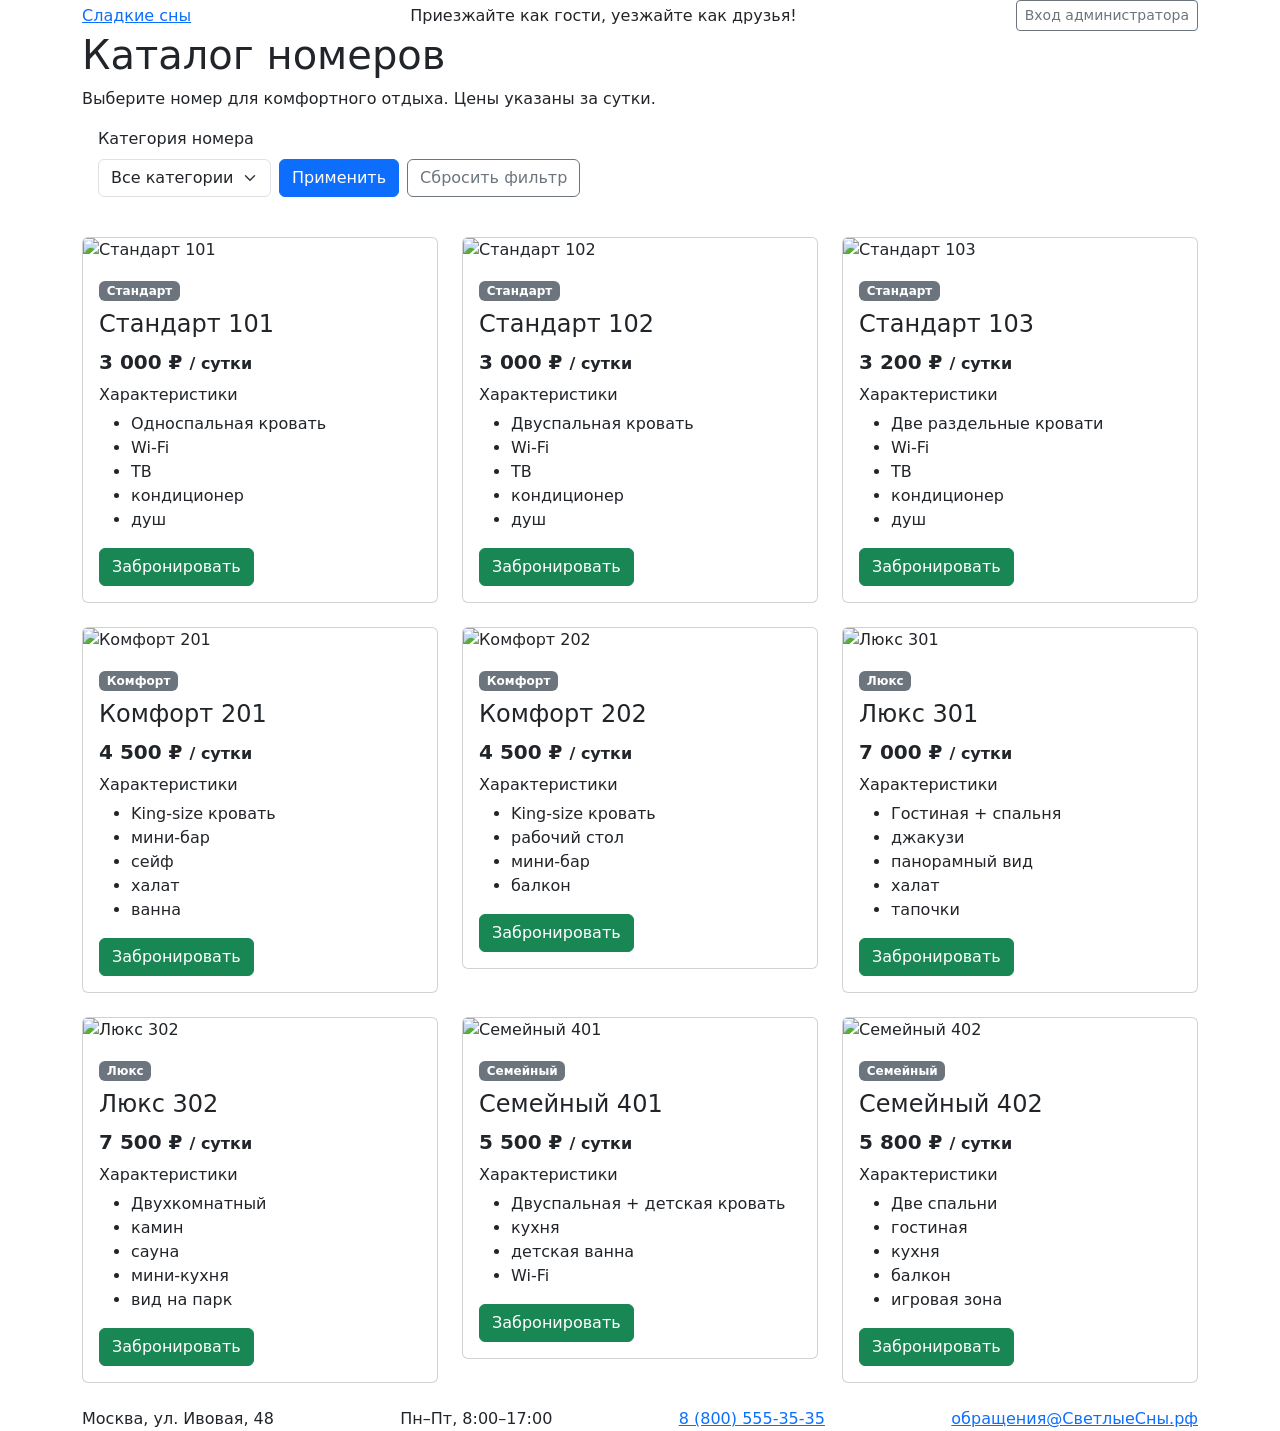
==== index.html @ 0ebd1a93 "Create index.html" ====
<!doctype html>
<html lang="ru">
<head>
<meta charset="utf-8">
<meta name="viewport" content="width=device-width,initial-scale=1">
<title>Сладкие сны — каталог номеров</title>
<link rel="stylesheet" href="https://cdn.jsdelivr.net/npm/bootstrap@5.3.2/dist/css/bootstrap.min.css">
<link rel="stylesheet" href="css/site.css">
</head>
<body class="container">
<header class="site-header d-flex flex-wrap align-items-center justify-content-between gap-2">
  <a class="brand" href="index.html">Сладкие сны</a>
  <span class="muted">Приезжайте как гости, уезжайте как друзья!</span>
  <nav><a class="btn btn-outline-secondary btn-sm" href="login.html">Вход администратора</a></nav>
</header>

<section class="hero">
  <h1>Каталог номеров</h1>
  <p class="mb-0">Выберите номер для комфортного отдыха. Цены указаны за сутки.</p>
</section>

<form class="panel p-3 mb-4 d-flex flex-wrap align-items-end gap-2" id="filterForm">
  <div>
    <label class="form-label" for="category">Категория номера</label>
    <select class="form-select" id="category" name="category">
      <option value="0">Все категории</option>
      <option value="1">Стандарт</option>
      <option value="2">Комфорт</option>
      <option value="3">Люкс</option>
      <option value="4">Семейный</option>
    </select>
  </div>
  <button class="btn btn-primary" type="submit">Применить</button>
  <a class="btn btn-outline-secondary" href="index.html">Сбросить фильтр</a>
</form>

<div class="row g-4" id="roomsGrid"></div>

<footer class="d-flex flex-wrap justify-content-between gap-3 mt-4">
  <span>Москва, ул. Ивовая, 48</span>
  <span>Пн–Пт, 8:00–17:00</span>
  <a href="tel:88005553535">8 (800) 555-35-35</a>
  <a href="mailto:обращения@СветлыеСны.рф">обращения@СветлыеСны.рф</a>
</footer>

<script>
const ROOMS = [
  {id:1, name:"Стандарт 101", category:"Стандарт", categoryId:1, price:3000,
   image:"https://picsum.photos/seed/room101/600/400",
   desc:"Односпальная кровать; Wi-Fi; ТВ; кондиционер; душ"},
  {id:2, name:"Стандарт 102", category:"Стандарт", categoryId:1, price:3000,
   image:"https://picsum.photos/seed/room102/600/400",
   desc:"Двуспальная кровать; Wi-Fi; ТВ; кондиционер; душ"},
  {id:3, name:"Стандарт 103", category:"Стандарт", categoryId:1, price:3200,
   image:"https://picsum.photos/seed/room103/600/400",
   desc:"Две раздельные кровати; Wi-Fi; ТВ; кондиционер; душ"},
  {id:4, name:"Комфорт 201", category:"Комфорт", categoryId:2, price:4500,
   image:"https://picsum.photos/seed/room201/600/400",
   desc:"King-size кровать; мини-бар; сейф; халат; ванна"},
  {id:5, name:"Комфорт 202", category:"Комфорт", categoryId:2, price:4500,
   image:"https://picsum.photos/seed/room202/600/400",
   desc:"King-size кровать; рабочий стол; мини-бар; балкон"},
  {id:6, name:"Люкс 301", category:"Люкс", categoryId:3, price:7000,
   image:"https://picsum.photos/seed/room301/600/400",
   desc:"Гостиная + спальня; джакузи; панорамный вид; халат; тапочки"},
  {id:7, name:"Люкс 302", category:"Люкс", categoryId:3, price:7500,
   image:"https://picsum.photos/seed/room302/600/400",
   desc:"Двухкомнатный; камин; сауна; мини-кухня; вид на парк"},
  {id:8, name:"Семейный 401", category:"Семейный", categoryId:4, price:5500,
   image:"https://picsum.photos/seed/room401/600/400",
   desc:"Двуспальная + детская кровать; кухня; детская ванна; Wi-Fi"},
  {id:9, name:"Семейный 402", category:"Семейный", categoryId:4, price:5800,
   image:"https://picsum.photos/seed/room402/600/400",
   desc:"Две спальни; гостиная; кухня; балкон; игровая зона"}
];

function fmt(n){ return n.toLocaleString('ru-RU')+' ₽'; }
function esc(s){ return String(s).replace(/[&<>"']/g,c=>({'&':'&amp;','<':'&lt;','>':'&gt;','"':'&quot;',"'":'&#39;'}[c])); }

function render(catId){
  const grid = document.getElementById('roomsGrid');
  const list = catId ? ROOMS.filter(r=>r.categoryId===catId) : ROOMS;
  if(!list.length){ grid.innerHTML = '<div class="alert alert-info">Номера этой категории пока не добавлены.</div>'; return; }
  grid.innerHTML = list.map(r=>{
    const feats = r.desc.split(';').map(f=>`<li>${esc(f.trim())}</li>`).join('');
    return `
    <div class="col-md-6 col-lg-4">
      <article class="card room-card">
        <img src="${esc(r.image)}" class="card-img-top" alt="${esc(r.name)}">
        <div class="card-body">
          <span class="badge text-bg-secondary align-self-start">${esc(r.category)}</span>
          <h2 class="h4 mt-2">${esc(r.name)}</h2>
          <div class="fs-5 fw-bold mb-2">${fmt(r.price)} <small class="muted fs-6">/ сутки</small></div>
          <h3 class="h6">Характеристики</h3>
          <ul>${feats}</ul>
          <a class="btn btn-success" href="booking.html?room=${r.id}">Забронировать</a>
        </div>
      </article>
    </div>`;
  }).join('');
}

document.getElementById('filterForm').addEventListener('submit', e=>{
  e.preventDefault();
  const cat = parseInt(document.getElementById('category').value,10);
  render(cat||0);
});

// автофильтр по query-параметру ?category=N
const params = new URLSearchParams(location.search);
const initCat = parseInt(params.get('category')||'0',10);
if(initCat){ document.getElementById('category').value = initCat; }
render(initCat);
</script>
</body>
</html>
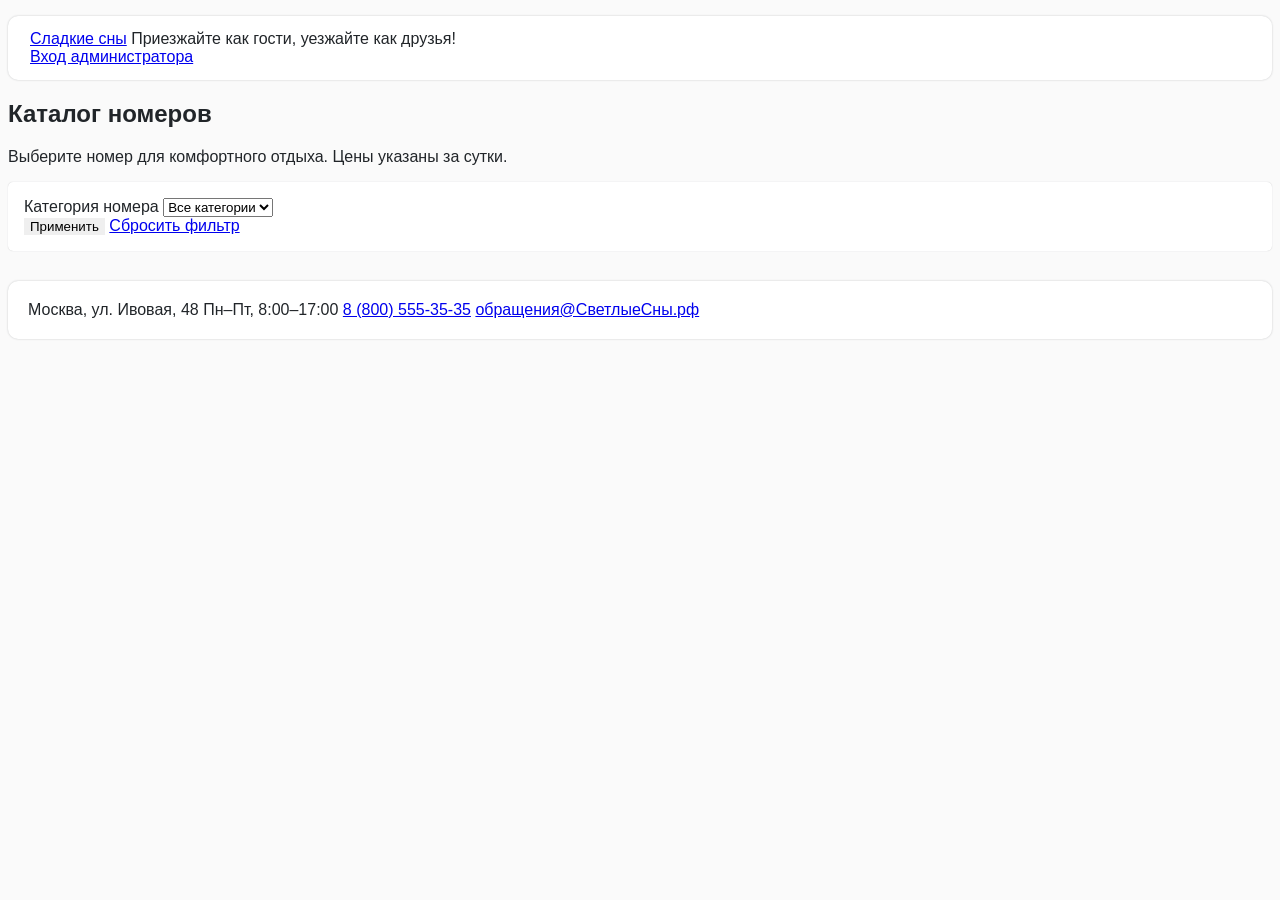
==== commit d0fed523: "Update index.html" ====
--- a/index.html
+++ b/index.html
@@ -4,10 +4,12 @@
 <meta charset="utf-8">
 <meta name="viewport" content="width=device-width,initial-scale=1">
 <title>Сладкие сны — каталог номеров</title>
-<link rel="stylesheet" href="https://cdn.jsdelivr.net/npm/bootstrap@5.3.2/dist/css/bootstrap.min.css">
+<link rel="stylesheet" href="css/bootstrap.min.css">
 <link rel="stylesheet" href="css/site.css">
+<link rel="stylesheet" href="css/index.css">
 </head>
 <body class="container">
+
 <header class="site-header d-flex flex-wrap align-items-center justify-content-between gap-2">
   <a class="brand" href="index.html">Сладкие сны</a>
   <span class="muted">Приезжайте как гости, уезжайте как друзья!</span>
@@ -36,41 +38,42 @@
 
 <div class="row g-4" id="roomsGrid"></div>
 
-<footer class="d-flex flex-wrap justify-content-between gap-3 mt-4">
+<footer class="d-flex flex-wrap justify-content-between gap-3">
   <span>Москва, ул. Ивовая, 48</span>
   <span>Пн–Пт, 8:00–17:00</span>
   <a href="tel:88005553535">8 (800) 555-35-35</a>
   <a href="mailto:обращения@СветлыеСны.рф">обращения@СветлыеСны.рф</a>
 </footer>
 
+<script src="js/bootstrap.bundle.min.js"></script>
 <script>
 const ROOMS = [
   {id:1, name:"Стандарт 101", category:"Стандарт", categoryId:1, price:3000,
-   image:"https://picsum.photos/seed/room101/600/400",
+   image:"img/room1.jpg",
    desc:"Односпальная кровать; Wi-Fi; ТВ; кондиционер; душ"},
   {id:2, name:"Стандарт 102", category:"Стандарт", categoryId:1, price:3000,
-   image:"https://picsum.photos/seed/room102/600/400",
+   image:"img/room2.jpg",
    desc:"Двуспальная кровать; Wi-Fi; ТВ; кондиционер; душ"},
   {id:3, name:"Стандарт 103", category:"Стандарт", categoryId:1, price:3200,
-   image:"https://picsum.photos/seed/room103/600/400",
+   image:"img/room3.jpg",
    desc:"Две раздельные кровати; Wi-Fi; ТВ; кондиционер; душ"},
   {id:4, name:"Комфорт 201", category:"Комфорт", categoryId:2, price:4500,
-   image:"https://picsum.photos/seed/room201/600/400",
+   image:"img/room4.jpg",
    desc:"King-size кровать; мини-бар; сейф; халат; ванна"},
   {id:5, name:"Комфорт 202", category:"Комфорт", categoryId:2, price:4500,
-   image:"https://picsum.photos/seed/room202/600/400",
+   image:"img/room5.jpg",
    desc:"King-size кровать; рабочий стол; мини-бар; балкон"},
   {id:6, name:"Люкс 301", category:"Люкс", categoryId:3, price:7000,
-   image:"https://picsum.photos/seed/room301/600/400",
+   image:"img/room6.jpg",
    desc:"Гостиная + спальня; джакузи; панорамный вид; халат; тапочки"},
   {id:7, name:"Люкс 302", category:"Люкс", categoryId:3, price:7500,
-   image:"https://picsum.photos/seed/room302/600/400",
+   image:"img/room7.jpg",
    desc:"Двухкомнатный; камин; сауна; мини-кухня; вид на парк"},
   {id:8, name:"Семейный 401", category:"Семейный", categoryId:4, price:5500,
-   image:"https://picsum.photos/seed/room401/600/400",
+   image:"img/room8.jpg",
    desc:"Двуспальная + детская кровать; кухня; детская ванна; Wi-Fi"},
   {id:9, name:"Семейный 402", category:"Семейный", categoryId:4, price:5800,
-   image:"https://picsum.photos/seed/room402/600/400",
+   image:"img/room9.jpg",
    desc:"Две спальни; гостиная; кухня; балкон; игровая зона"}
 ];
 
@@ -86,31 +89,12 @@
     return `
     <div class="col-md-6 col-lg-4">
       <article class="card room-card">
-        <img src="${esc(r.image)}" class="card-img-top" alt="${esc(r.name)}">
+        <img src="${esc(r.image)}" class="card-img-top" alt="${esc(r.name)}"
+             onerror="this.src='https://picsum.photos/seed/room${r.id}/600/400'">
         <div class="card-body">
           <span class="badge text-bg-secondary align-self-start">${esc(r.category)}</span>
           <h2 class="h4 mt-2">${esc(r.name)}</h2>
           <div class="fs-5 fw-bold mb-2">${fmt(r.price)} <small class="muted fs-6">/ сутки</small></div>
           <h3 class="h6">Характеристики</h3>
           <ul>${feats}</ul>
-          <a class="btn btn-success" href="booking.html?room=${r.id}">Забронировать</a>
-        </div>
-      </article>
-    </div>`;
-  }).join('');
-}
-
-document.getElementById('filterForm').addEventListener('submit', e=>{
-  e.preventDefault();
-  const cat = parseInt(document.getElementById('category').value,10);
-  render(cat||0);
-});
-
-// автофильтр по query-параметру ?category=N
-const params = new URLSearchParams(location.search);
-const initCat = parseInt(params.get('category')||'0',10);
-if(initCat){ document.getElementById('category').value = initCat; }
-render(initCat);
-</script>
-</body>
-</html>
+          <a class="btn b
--- a/css/index.css
+++ b/css/index.css
@@ -0,0 +1,139 @@
+@font-face {
+  src: url("../fonts/GolosText-Regular.ttf");
+  font-family: "Golos";
+  font-weight: normal;
+}
+@font-face {
+  src: url("../fonts/GolosText-Medium.ttf");
+  font-family: "Golos";
+  font-weight: 500;
+}
+@font-face {
+  src: url("../fonts/GolosText-Bold.ttf");
+  font-family: "Golos";
+  font-weight: bold;
+}
+
+body {
+  background: #FAFAFA;
+  color: #212529;
+  font-size: 16px;
+  font-family: "Golos", Arial, sans-serif;
+}
+
+header {
+  margin: 1rem 0;
+  border-radius: 10px;
+  box-shadow: 0 0 2px 0 rgba(33, 37, 41, 0.25);
+  background: rgb(255, 255, 255);
+  padding: 14px 22px;
+}
+
+footer {
+  box-shadow: 0 0 2px 0 rgba(33, 37, 41, 0.25);
+  background: rgb(255, 255, 255);
+  padding: 20px;
+  border-radius: 10px;
+  margin: 30px 0 16px;
+}
+
+.nav-link {
+  color: #212529;
+}
+
+.card {
+  padding: 1rem;
+  max-width: 30rem;
+  max-height: 45rem;
+  border-radius: 5px;
+  box-shadow: 0 0 1px 0 rgba(33, 37, 41, 0.02);
+  background: rgb(255, 255, 255);
+  margin: 1rem 0;
+  transition: all .3s ease-in-out;
+}
+
+.card .card-img-top {
+  border-radius: 3px;
+  transition: all .3s ease-in-out;
+}
+
+.card:hover {
+  transform: translateY(-5px);
+  transition: all .3s ease-in-out;
+}
+
+.list-group-item:first-child,
+.list-group-item:last-child {
+  border-bottom-left-radius: 0;
+  border-bottom-right-radius: 0;
+}
+
+.list-group,
+.list-group-item {
+  border: none;
+  transition: all .3s ease-in-out;
+}
+
+.list-group-item:hover {
+  cursor: pointer;
+  transition: all .3s ease-in-out;
+  background: rgb(241, 241, 241);
+  transform: translateY(-3px);
+}
+
+.btn {
+  border: none;
+}
+
+.btn-success {
+  border-radius: 5px;
+  background: rgb(36, 183, 113);
+  color: #fff;
+}
+
+.btn-success:hover {
+  color: #ffffff;
+  background-color: rgb(36, 183, 113);
+  box-shadow: 0 0 2px 0 rgba(36, 183, 113, 0.25);
+  border-color: #24B771FF;
+}
+
+.alert-success {
+  color: #ffffff;
+  background-color: #24B771FF;
+  box-shadow: 0 0 2px 0 rgba(36, 183, 113, 0.25);
+  border-color: #24B771FF;
+}
+
+.btn-secondary {
+  border-radius: 5px;
+  box-shadow: 0 0 2px 0 rgba(33, 37, 41, 0.25);
+  background: rgba(33, 37, 48, 0.75);
+  color: #fff;
+}
+
+.dropdown-menu.show {
+  border: none;
+  box-shadow: 0 0 2px 0 rgba(33, 37, 41, 0.25);
+  width: 10.5rem;
+  margin: 0.5rem 0 !important;
+}
+
+.dropdown-item {
+  border: none;
+}
+
+.dropdown-item:active {
+  box-shadow: 0 0 2px 0 rgba(33, 37, 41, 0.25);
+  color: #ffffff;
+  background: #007AFFFF;
+}
+
+form {
+  padding: 1rem;
+  border-radius: 5px;
+  box-shadow: 0 0 1px 0 rgba(33, 37, 41, 0.25);
+  background: rgb(255, 255, 255);
+  margin: 1rem 0;
+  transition: all .3s ease-in-out;
+}
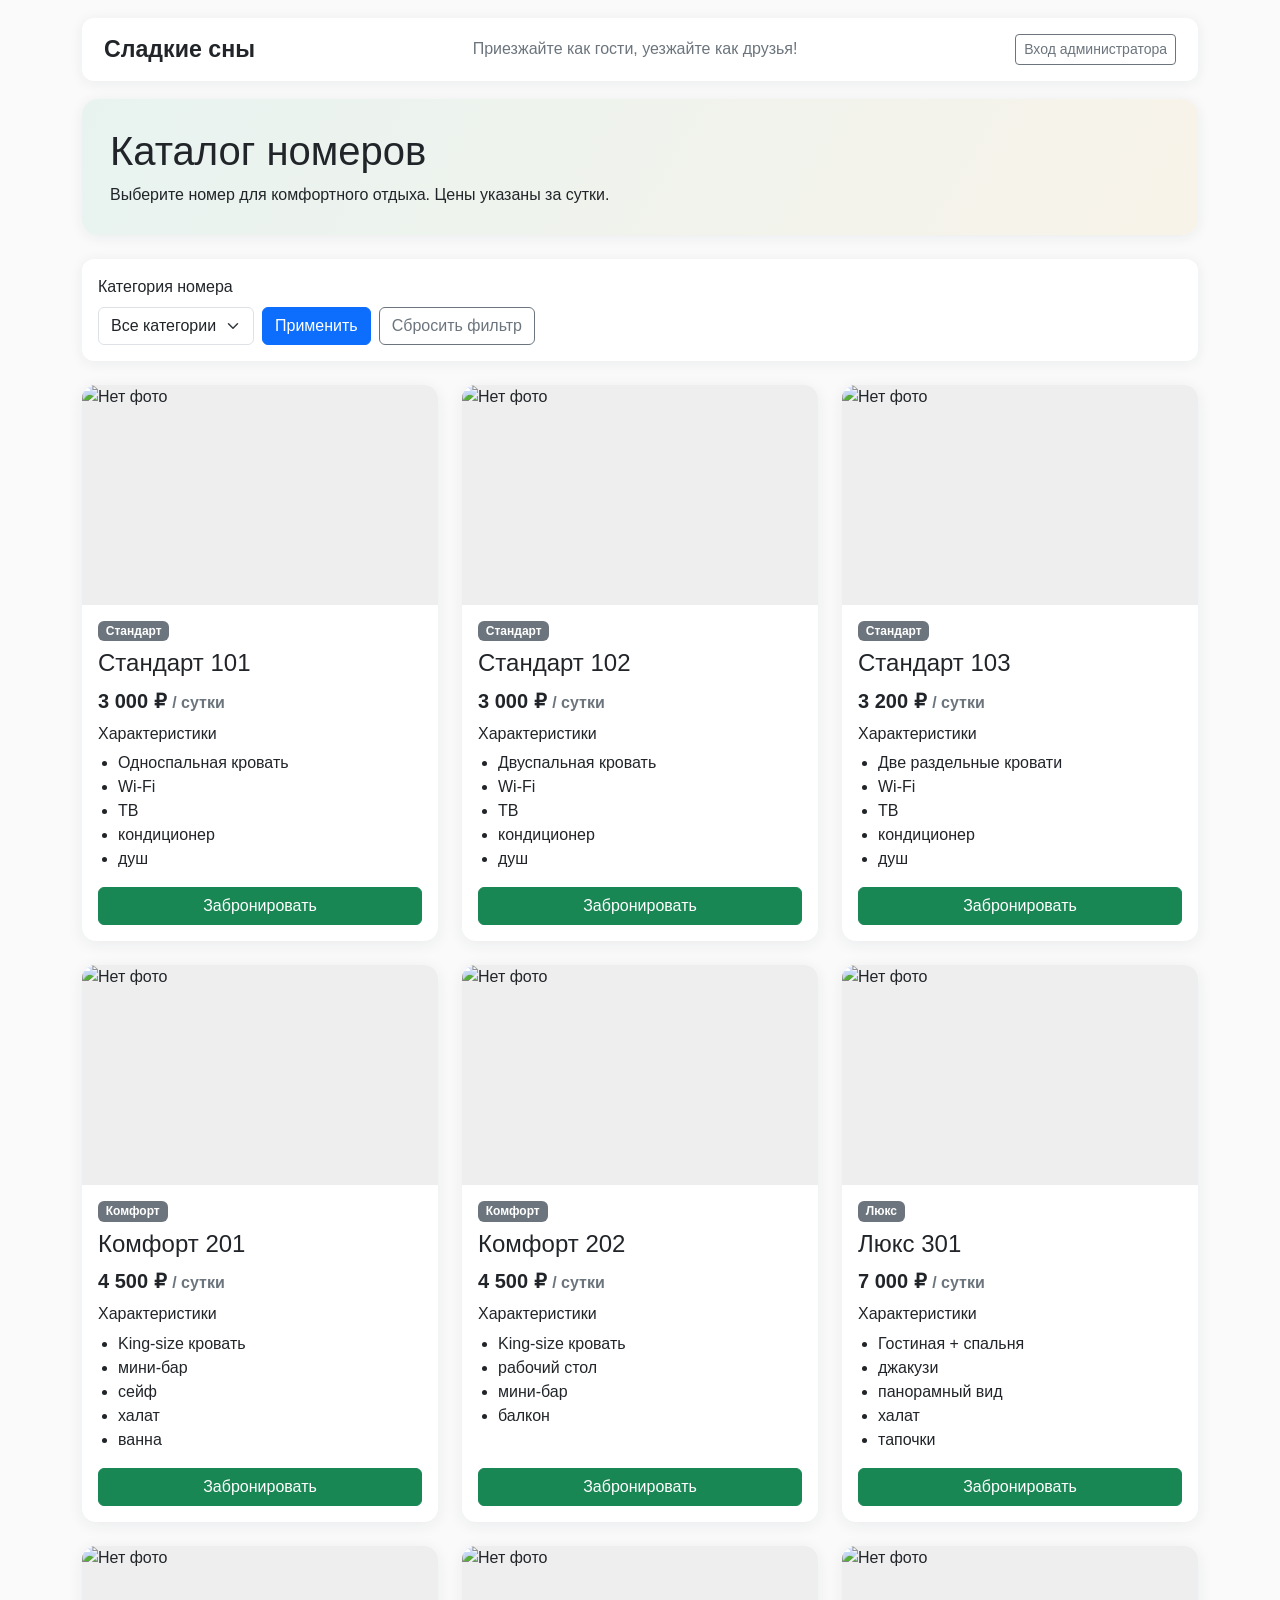
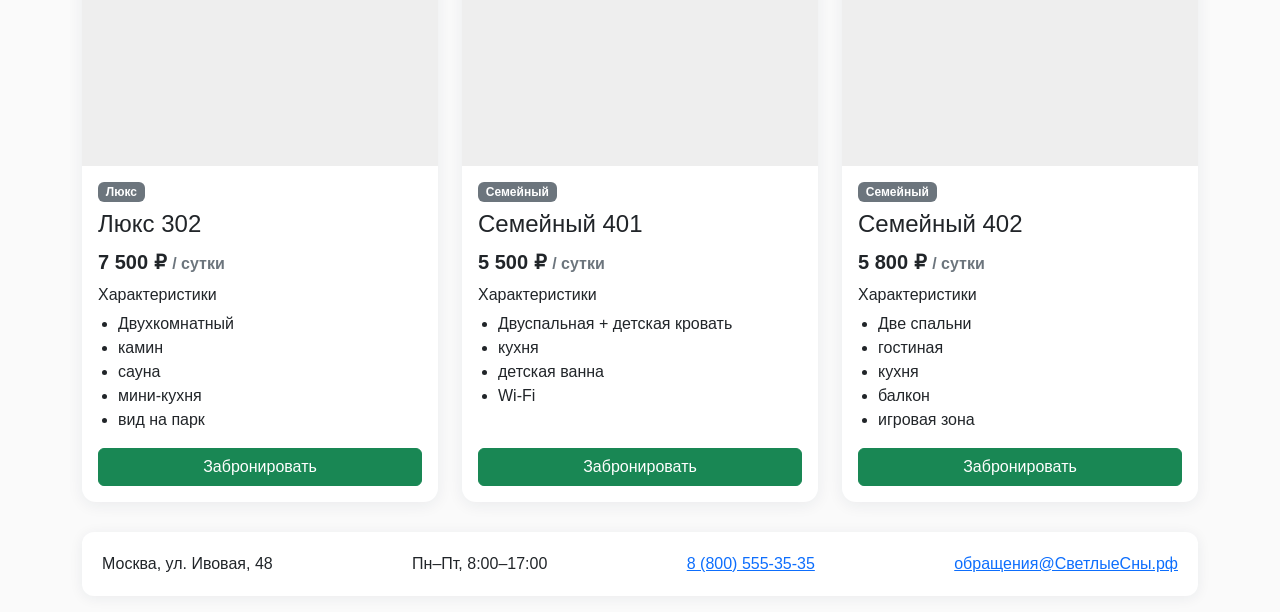
==== commit 8252126e: "Update index.html" ====
--- a/index.html
+++ b/index.html
@@ -4,9 +4,23 @@
 <meta charset="utf-8">
 <meta name="viewport" content="width=device-width,initial-scale=1">
 <title>Сладкие сны — каталог номеров</title>
-<link rel="stylesheet" href="css/bootstrap.min.css">
+<link rel="stylesheet" href="https://cdn.jsdelivr.net/npm/bootstrap@5.3.2/dist/css/bootstrap.min.css">
 <link rel="stylesheet" href="css/site.css">
-<link rel="stylesheet" href="css/index.css">
+<style>
+body{background:#fafafa;font-family:Arial,sans-serif}
+.site-header,footer,.panel,.hero,.form-panel{background:#fff;border-radius:12px;box-shadow:0 2px 14px rgba(23,43,77,.07)}
+.site-header{margin:18px 0;padding:14px 22px}
+.brand{font-size:1.45rem;font-weight:700;color:#212529;text-decoration:none}
+.hero{background:linear-gradient(120deg,#e8f3f0,#f8f3e9);border-radius:16px;padding:28px;margin-bottom:24px}
+.room-card{border:0;border-radius:14px;overflow:hidden;box-shadow:0 3px 16px rgba(23,43,77,.07);height:100%;transition:transform .3s}
+.room-card:hover{transform:translateY(-5px)}
+.room-card img{height:220px;object-fit:cover}
+.room-card .card-body{display:flex;flex-direction:column}
+.room-card .card-body ul{padding-left:20px}
+.room-card .btn{margin-top:auto}
+footer{margin:30px 0 16px;padding:20px}
+.muted{color:#6c757d}
+</style>
 </head>
 <body class="container">
 
@@ -45,56 +59,50 @@
   <a href="mailto:обращения@СветлыеСны.рф">обращения@СветлыеСны.рф</a>
 </footer>
 
-<script src="js/bootstrap.bundle.min.js"></script>
 <script>
 const ROOMS = [
-  {id:1, name:"Стандарт 101", category:"Стандарт", categoryId:1, price:3000,
-   image:"img/room1.jpg",
-   desc:"Односпальная кровать; Wi-Fi; ТВ; кондиционер; душ"},
-  {id:2, name:"Стандарт 102", category:"Стандарт", categoryId:1, price:3000,
-   image:"img/room2.jpg",
-   desc:"Двуспальная кровать; Wi-Fi; ТВ; кондиционер; душ"},
-  {id:3, name:"Стандарт 103", category:"Стандарт", categoryId:1, price:3200,
-   image:"img/room3.jpg",
-   desc:"Две раздельные кровати; Wi-Fi; ТВ; кондиционер; душ"},
-  {id:4, name:"Комфорт 201", category:"Комфорт", categoryId:2, price:4500,
-   image:"img/room4.jpg",
-   desc:"King-size кровать; мини-бар; сейф; халат; ванна"},
-  {id:5, name:"Комфорт 202", category:"Комфорт", categoryId:2, price:4500,
-   image:"img/room5.jpg",
-   desc:"King-size кровать; рабочий стол; мини-бар; балкон"},
-  {id:6, name:"Люкс 301", category:"Люкс", categoryId:3, price:7000,
-   image:"img/room6.jpg",
-   desc:"Гостиная + спальня; джакузи; панорамный вид; халат; тапочки"},
-  {id:7, name:"Люкс 302", category:"Люкс", categoryId:3, price:7500,
-   image:"img/room7.jpg",
-   desc:"Двухкомнатный; камин; сауна; мини-кухня; вид на парк"},
-  {id:8, name:"Семейный 401", category:"Семейный", categoryId:4, price:5500,
-   image:"img/room8.jpg",
-   desc:"Двуспальная + детская кровать; кухня; детская ванна; Wi-Fi"},
-  {id:9, name:"Семейный 402", category:"Семейный", categoryId:4, price:5800,
-   image:"img/room9.jpg",
-   desc:"Две спальни; гостиная; кухня; балкон; игровая зона"}
+  {id:1,name:"Стандарт 101",category:"Стандарт",categoryId:1,price:3000,image:"img/room1.jpg",desc:"Односпальная кровать; Wi-Fi; ТВ; кондиционер; душ"},
+  {id:2,name:"Стандарт 102",category:"Стандарт",categoryId:1,price:3000,image:"img/room2.jpg",desc:"Двуспальная кровать; Wi-Fi; ТВ; кондиционер; душ"},
+  {id:3,name:"Стандарт 103",category:"Стандарт",categoryId:1,price:3200,image:"img/room3.jpg",desc:"Две раздельные кровати; Wi-Fi; ТВ; кондиционер; душ"},
+  {id:4,name:"Комфорт 201",category:"Комфорт",categoryId:2,price:4500,image:"img/room4.jpg",desc:"King-size кровать; мини-бар; сейф; халат; ванна"},
+  {id:5,name:"Комфорт 202",category:"Комфорт",categoryId:2,price:4500,image:"img/room5.jpg",desc:"King-size кровать; рабочий стол; мини-бар; балкон"},
+  {id:6,name:"Люкс 301",category:"Люкс",categoryId:3,price:7000,image:"img/room6.jpg",desc:"Гостиная + спальня; джакузи; панорамный вид; халат; тапочки"},
+  {id:7,name:"Люкс 302",category:"Люкс",categoryId:3,price:7500,image:"img/room7.jpg",desc:"Двухкомнатный; камин; сауна; мини-кухня; вид на парк"},
+  {id:8,name:"Семейный 401",category:"Семейный",categoryId:4,price:5500,image:"img/room8.jpg",desc:"Двуспальная + детская кровать; кухня; детская ванна; Wi-Fi"},
+  {id:9,name:"Семейный 402",category:"Семейный",categoryId:4,price:5800,image:"img/room9.jpg",desc:"Две спальни; гостиная; кухня; балкон; игровая зона"}
 ];
 
-function fmt(n){ return n.toLocaleString('ru-RU')+' ₽'; }
-function esc(s){ return String(s).replace(/[&<>"']/g,c=>({'&':'&amp;','<':'&lt;','>':'&gt;','"':'&quot;',"'":'&#39;'}[c])); }
+function fmt(n){return n.toLocaleString('ru-RU')+' ₽';}
+function esc(s){return String(s).replace(/[&<>"']/g,c=>({'&':'&amp;','<':'&lt;','>':'&gt;','"':'&quot;',"'":'&#39;'}[c]));}
 
 function render(catId){
-  const grid = document.getElementById('roomsGrid');
-  const list = catId ? ROOMS.filter(r=>r.categoryId===catId) : ROOMS;
-  if(!list.length){ grid.innerHTML = '<div class="alert alert-info">Номера этой категории пока не добавлены.</div>'; return; }
-  grid.innerHTML = list.map(r=>{
-    const feats = r.desc.split(';').map(f=>`<li>${esc(f.trim())}</li>`).join('');
-    return `
-    <div class="col-md-6 col-lg-4">
-      <article class="card room-card">
-        <img src="${esc(r.image)}" class="card-img-top" alt="${esc(r.name)}"
-             onerror="this.src='https://picsum.photos/seed/room${r.id}/600/400'">
-        <div class="card-body">
-          <span class="badge text-bg-secondary align-self-start">${esc(r.category)}</span>
-          <h2 class="h4 mt-2">${esc(r.name)}</h2>
-          <div class="fs-5 fw-bold mb-2">${fmt(r.price)} <small class="muted fs-6">/ сутки</small></div>
-          <h3 class="h6">Характеристики</h3>
-          <ul>${feats}</ul>
-          <a class="btn b
+  const grid=document.getElementById('roomsGrid');
+  const list=catId?ROOMS.filter(r=>r.categoryId===catId):ROOMS;
+  if(!list.length){grid.innerHTML='<div class="alert alert-info">Номера этой категории пока не добавлены.</div>';return;}
+  grid.innerHTML=list.map(r=>{
+    const feats=r.desc.split(';').map(f=>`<li>${esc(f.trim())}</li>`).join('');
+    return `<div class="col-md-6 col-lg-4"><article class="card room-card">
+      <img src="${esc(r.image)}" class="card-img-top" alt="${esc(r.name)}" onerror="this.style.background='#eee';this.style.height='220px';this.alt='Нет фото'">
+      <div class="card-body">
+        <span class="badge text-bg-secondary align-self-start">${esc(r.category)}</span>
+        <h2 class="h4 mt-2">${esc(r.name)}</h2>
+        <div class="fs-5 fw-bold mb-2">${fmt(r.price)} <small class="muted fs-6">/ сутки</small></div>
+        <h3 class="h6">Характеристики</h3>
+        <ul>${feats}</ul>
+        <a class="btn btn-success" href="booking.html?room=${r.id}">Забронировать</a>
+      </div></article></div>`;
+  }).join('');
+}
+
+document.getElementById('filterForm').addEventListener('submit',e=>{
+  e.preventDefault();
+  render(parseInt(document.getElementById('category').value,10)||0);
+});
+
+const params=new URLSearchParams(location.search);
+const initCat=parseInt(params.get('category')||'0',10);
+if(initCat) document.getElementById('category').value=initCat;
+render(initCat);
+</script>
+</body>
+</html>
--- a/css/site.css
+++ b/css/site.css
@@ -0,0 +1,122 @@
+body {
+  background: #fafafa;
+  color: #212529;
+  font-family: "Golos", Arial, sans-serif;
+}
+
+@font-face {
+  font-family: Golos;
+  src: url("../fonts/GolosText-Regular.ttf");
+}
+@font-face {
+  font-family: Golos;
+  src: url("../fonts/GolosText-Medium.ttf");
+  font-weight: 500;
+}
+@font-face {
+  font-family: Golos;
+  src: url("../fonts/GolosText-Bold.ttf");
+  font-weight: 700;
+}
+
+.site-header, footer, .panel {
+  background: #fff;
+  border-radius: 12px;
+  box-shadow: 0 2px 14px #172b4d12;
+}
+
+.site-header {
+  margin: 18px 0;
+  padding: 14px 22px;
+}
+
+.brand {
+  font-size: 1.45rem;
+  font-weight: 700;
+  color: #212529;
+  text-decoration: none;
+}
+
+.hero {
+  background: linear-gradient(120deg, #e8f3f0, #f8f3e9);
+  border-radius: 16px;
+  padding: 28px;
+  margin-bottom: 24px;
+}
+
+.room-card {
+  border: 0;
+  border-radius: 14px;
+  overflow: hidden;
+  box-shadow: 0 3px 16px #172b4d12;
+  height: 100%;
+}
+
+.room-card img {
+  height: 220px;
+  object-fit: cover;
+}
+
+.room-card .card-body {
+  display: flex;
+  flex-direction: column;
+}
+
+.room-card .card-body ul {
+  padding-left: 20px;
+}
+
+.room-card .btn {
+  margin-top: auto;
+}
+
+footer {
+  margin: 30px 0 16px;
+  padding: 20px;
+}
+
+.form-panel {
+  background: white;
+  border-radius: 14px;
+  padding: 24px;
+  box-shadow: 0 3px 16px #172b4d12;
+}
+
+.muted {
+  color: #6c757d;
+}
+
+.status {
+  display: inline-block;
+  padding: 4px 9px;
+  border-radius: 20px;
+  font-size: .85rem;
+}
+
+.status-pending {
+  background: #fff3cd;
+  color: #664d03;
+}
+
+.status-approved {
+  background: #d1e7dd;
+  color: #0f5132;
+}
+
+.status-rejected {
+  background: #f8d7da;
+  color: #842029;
+}
+
+.table td, .table th {
+  vertical-align: middle;
+}
+
+@media (max-width: 600px) {
+  .hero {
+    padding: 20px;
+  }
+  .site-header {
+    padding: 12px;
+  }
+}
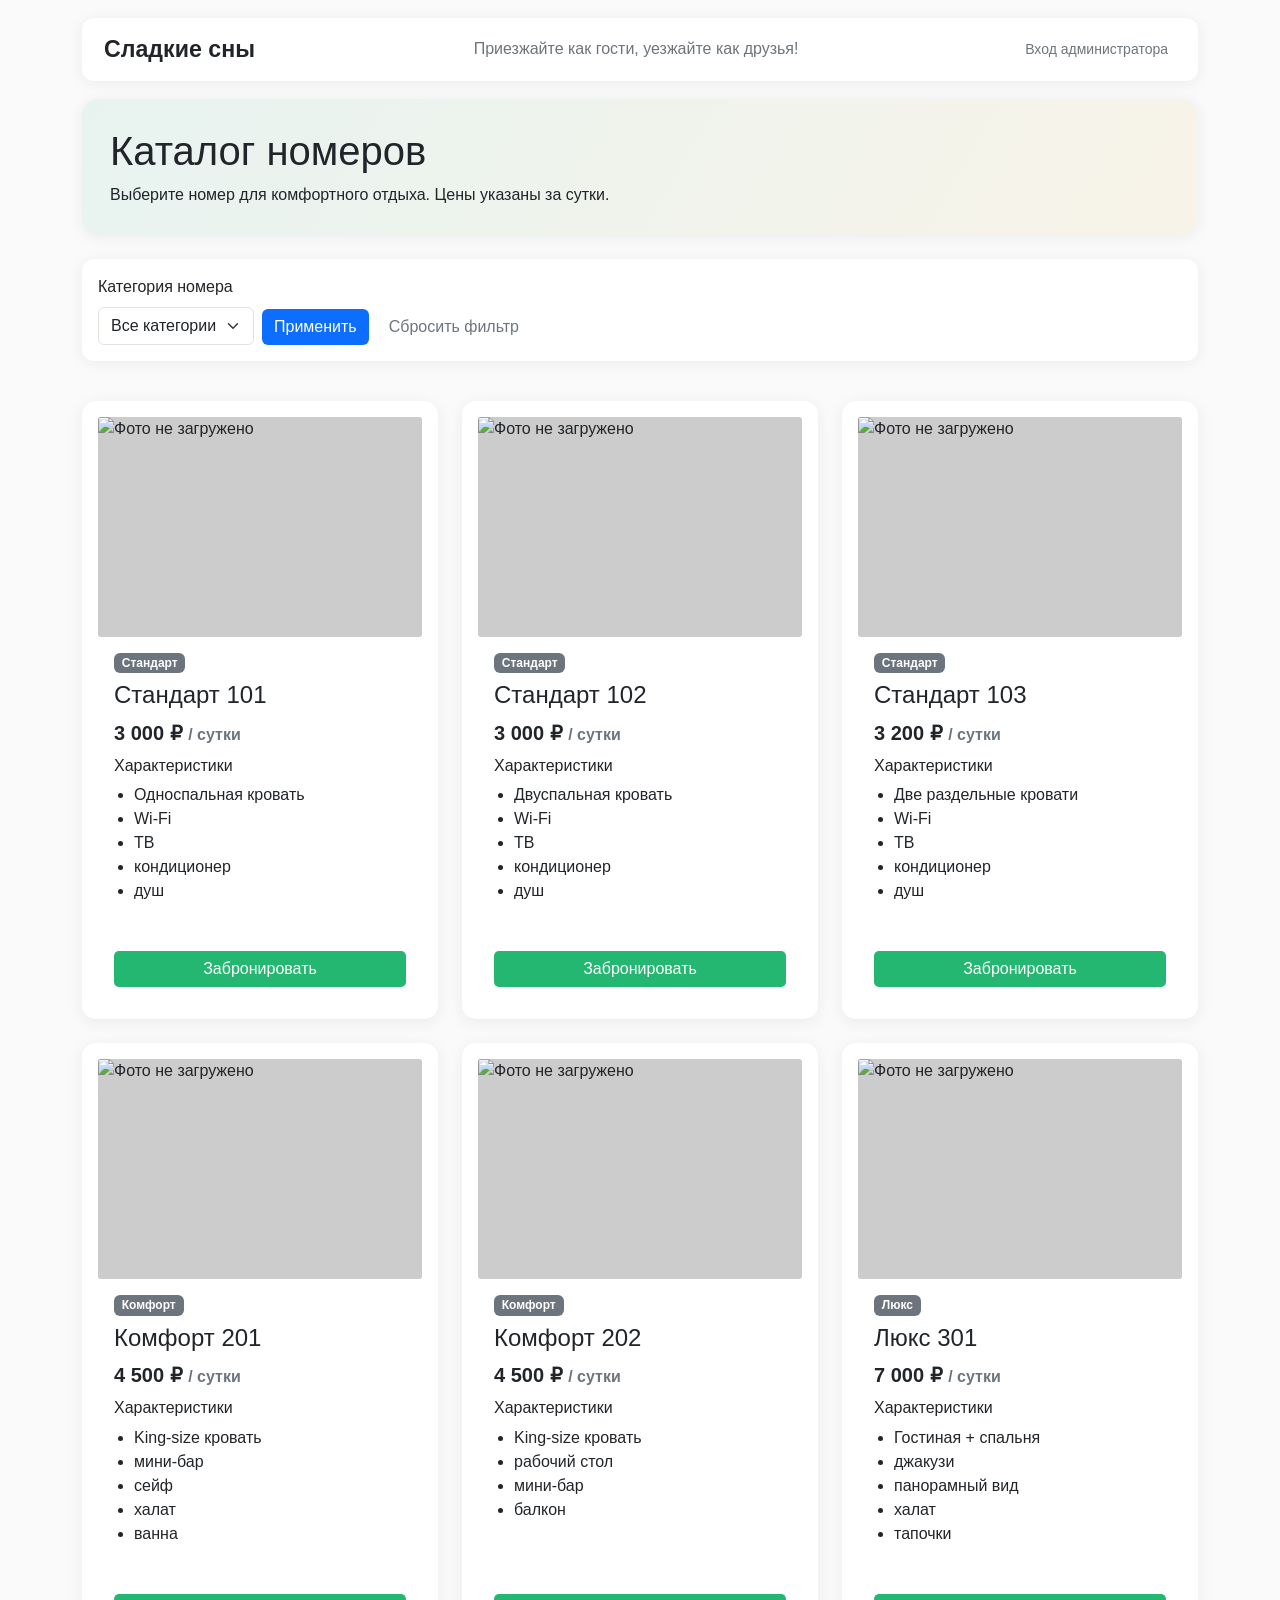
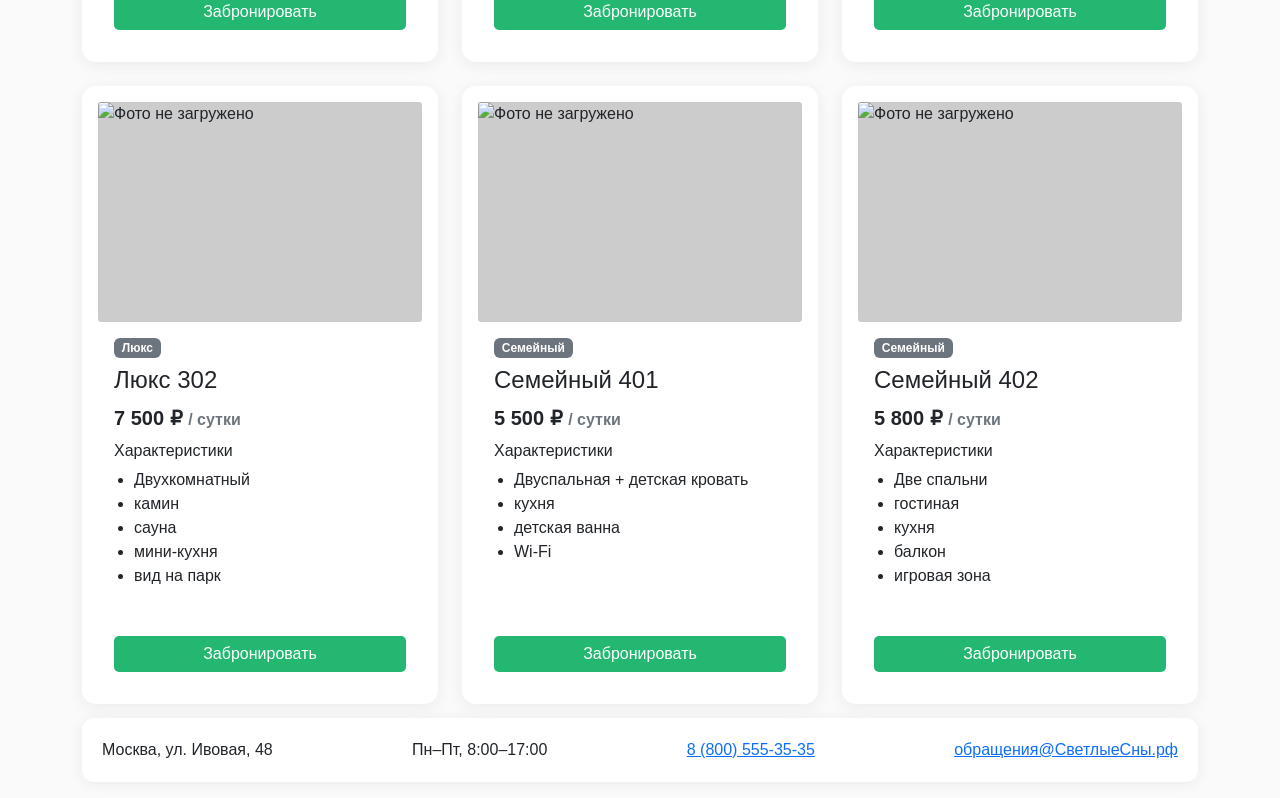
==== commit c15f63bc: "Update index.html" ====
--- a/index.html
+++ b/index.html
@@ -6,6 +6,7 @@
 <title>Сладкие сны — каталог номеров</title>
 <link rel="stylesheet" href="https://cdn.jsdelivr.net/npm/bootstrap@5.3.2/dist/css/bootstrap.min.css">
 <link rel="stylesheet" href="css/site.css">
+<link rel="stylesheet" href="css/index.css">
 <style>
 body{background:#fafafa;font-family:Arial,sans-serif}
 .site-header,footer,.panel,.hero,.form-panel{background:#fff;border-radius:12px;box-shadow:0 2px 14px rgba(23,43,77,.07)}
@@ -14,7 +15,7 @@
 .hero{background:linear-gradient(120deg,#e8f3f0,#f8f3e9);border-radius:16px;padding:28px;margin-bottom:24px}
 .room-card{border:0;border-radius:14px;overflow:hidden;box-shadow:0 3px 16px rgba(23,43,77,.07);height:100%;transition:transform .3s}
 .room-card:hover{transform:translateY(-5px)}
-.room-card img{height:220px;object-fit:cover}
+.room-card img{height:220px;object-fit:cover;background:#eee}
 .room-card .card-body{display:flex;flex-direction:column}
 .room-card .card-body ul{padding-left:20px}
 .room-card .btn{margin-top:auto}
@@ -60,16 +61,35 @@
 </footer>
 
 <script>
+// Пути к картинкам — файлы лежат в корне репозитория
 const ROOMS = [
-  {id:1,name:"Стандарт 101",category:"Стандарт",categoryId:1,price:3000,image:"img/room1.jpg",desc:"Односпальная кровать; Wi-Fi; ТВ; кондиционер; душ"},
-  {id:2,name:"Стандарт 102",category:"Стандарт",categoryId:1,price:3000,image:"img/room2.jpg",desc:"Двуспальная кровать; Wi-Fi; ТВ; кондиционер; душ"},
-  {id:3,name:"Стандарт 103",category:"Стандарт",categoryId:1,price:3200,image:"img/room3.jpg",desc:"Две раздельные кровати; Wi-Fi; ТВ; кондиционер; душ"},
-  {id:4,name:"Комфорт 201",category:"Комфорт",categoryId:2,price:4500,image:"img/room4.jpg",desc:"King-size кровать; мини-бар; сейф; халат; ванна"},
-  {id:5,name:"Комфорт 202",category:"Комфорт",categoryId:2,price:4500,image:"img/room5.jpg",desc:"King-size кровать; рабочий стол; мини-бар; балкон"},
-  {id:6,name:"Люкс 301",category:"Люкс",categoryId:3,price:7000,image:"img/room6.jpg",desc:"Гостиная + спальня; джакузи; панорамный вид; халат; тапочки"},
-  {id:7,name:"Люкс 302",category:"Люкс",categoryId:3,price:7500,image:"img/room7.jpg",desc:"Двухкомнатный; камин; сауна; мини-кухня; вид на парк"},
-  {id:8,name:"Семейный 401",category:"Семейный",categoryId:4,price:5500,image:"img/room8.jpg",desc:"Двуспальная + детская кровать; кухня; детская ванна; Wi-Fi"},
-  {id:9,name:"Семейный 402",category:"Семейный",categoryId:4,price:5800,image:"img/room9.jpg",desc:"Две спальни; гостиная; кухня; балкон; игровая зона"}
+  {id:1,name:"Стандарт 101",category:"Стандарт",categoryId:1,price:3000,
+   image:"standart.jpg",
+   desc:"Односпальная кровать; Wi-Fi; ТВ; кондиционер; душ"},
+  {id:2,name:"Стандарт 102",category:"Стандарт",categoryId:1,price:3000,
+   image:"Станд_Кинг_1-1620x1080.jpg",
+   desc:"Двуспальная кровать; Wi-Fi; ТВ; кондиционер; душ"},
+  {id:3,name:"Стандарт 103",category:"Стандарт",categoryId:1,price:3200,
+   image:"10.jpg",
+   desc:"Две раздельные кровати; Wi-Fi; ТВ; кондиционер; душ"},
+  {id:4,name:"Комфорт 201",category:"Комфорт",categoryId:2,price:4500,
+   image:"ren_037_ren03663_hd.jpg",
+   desc:"King-size кровать; мини-бар; сейф; халат; ванна"},
+  {id:5,name:"Комфорт 202",category:"Комфорт",categoryId:2,price:4500,
+   image:"Vert-16.jpg",
+   desc:"King-size кровать; рабочий стол; мини-бар; балкон"},
+  {id:6,name:"Люкс 301",category:"Люкс",categoryId:3,price:7000,
+   image:"Люкс 1.jpg",
+   desc:"Гостиная + спальня; джакузи; панорамный вид; халат; тапочки"},
+  {id:7,name:"Люкс 302",category:"Люкс",categoryId:3,price:7500,
+   image:"garden-ring-hotel-moscow-suit-room-01.jpg",
+   desc:"Двухкомнатный; камин; сауна; мини-кухня; вид на парк"},
+  {id:8,name:"Семейный 401",category:"Семейный",categoryId:4,price:5500,
+   image:"487d7588b2bc7b4066334ea328e7a7bb.jpg",
+   desc:"Двуспальная + детская кровать; кухня; детская ванна; Wi-Fi"},
+  {id:9,name:"Семейный 402",category:"Семейный",categoryId:4,price:5800,
+   image:"ee3d8d71bcbd5f9531616f975035f0e9.jpg",
+   desc:"Две спальни; гостиная; кухня; балкон; игровая зона"}
 ];
 
 function fmt(n){return n.toLocaleString('ru-RU')+' ₽';}
@@ -82,7 +102,8 @@
   grid.innerHTML=list.map(r=>{
     const feats=r.desc.split(';').map(f=>`<li>${esc(f.trim())}</li>`).join('');
     return `<div class="col-md-6 col-lg-4"><article class="card room-card">
-      <img src="${esc(r.image)}" class="card-img-top" alt="${esc(r.name)}" onerror="this.style.background='#eee';this.style.height='220px';this.alt='Нет фото'">
+      <img src="${esc(r.image)}" class="card-img-top" alt="${esc(r.name)}"
+           onerror="this.style.background='#ccc';this.alt='Фото не загружено'">
       <div class="card-body">
         <span class="badge text-bg-secondary align-self-start">${esc(r.category)}</span>
         <h2 class="h4 mt-2">${esc(r.name)}</h2>
--- a/css/index.css
+++ b/css/index.css
@@ -0,0 +1,139 @@
+@font-face {
+  src: url("../fonts/GolosText-Regular.ttf");
+  font-family: "Golos";
+  font-weight: normal;
+}
+@font-face {
+  src: url("../fonts/GolosText-Medium.ttf");
+  font-family: "Golos";
+  font-weight: 500;
+}
+@font-face {
+  src: url("../fonts/GolosText-Bold.ttf");
+  font-family: "Golos";
+  font-weight: bold;
+}
+
+body {
+  background: #FAFAFA;
+  color: #212529;
+  font-size: 16px;
+  font-family: "Golos", Arial, sans-serif;
+}
+
+header {
+  margin: 1rem 0;
+  border-radius: 10px;
+  box-shadow: 0 0 2px 0 rgba(33, 37, 41, 0.25);
+  background: rgb(255, 255, 255);
+  padding: 14px 22px;
+}
+
+footer {
+  box-shadow: 0 0 2px 0 rgba(33, 37, 41, 0.25);
+  background: rgb(255, 255, 255);
+  padding: 20px;
+  border-radius: 10px;
+  margin: 30px 0 16px;
+}
+
+.nav-link {
+  color: #212529;
+}
+
+.card {
+  padding: 1rem;
+  max-width: 30rem;
+  max-height: 45rem;
+  border-radius: 5px;
+  box-shadow: 0 0 1px 0 rgba(33, 37, 41, 0.02);
+  background: rgb(255, 255, 255);
+  margin: 1rem 0;
+  transition: all .3s ease-in-out;
+}
+
+.card .card-img-top {
+  border-radius: 3px;
+  transition: all .3s ease-in-out;
+}
+
+.card:hover {
+  transform: translateY(-5px);
+  transition: all .3s ease-in-out;
+}
+
+.list-group-item:first-child,
+.list-group-item:last-child {
+  border-bottom-left-radius: 0;
+  border-bottom-right-radius: 0;
+}
+
+.list-group,
+.list-group-item {
+  border: none;
+  transition: all .3s ease-in-out;
+}
+
+.list-group-item:hover {
+  cursor: pointer;
+  transition: all .3s ease-in-out;
+  background: rgb(241, 241, 241);
+  transform: translateY(-3px);
+}
+
+.btn {
+  border: none;
+}
+
+.btn-success {
+  border-radius: 5px;
+  background: rgb(36, 183, 113);
+  color: #fff;
+}
+
+.btn-success:hover {
+  color: #ffffff;
+  background-color: rgb(36, 183, 113);
+  box-shadow: 0 0 2px 0 rgba(36, 183, 113, 0.25);
+  border-color: #24B771FF;
+}
+
+.alert-success {
+  color: #ffffff;
+  background-color: #24B771FF;
+  box-shadow: 0 0 2px 0 rgba(36, 183, 113, 0.25);
+  border-color: #24B771FF;
+}
+
+.btn-secondary {
+  border-radius: 5px;
+  box-shadow: 0 0 2px 0 rgba(33, 37, 41, 0.25);
+  background: rgba(33, 37, 48, 0.75);
+  color: #fff;
+}
+
+.dropdown-menu.show {
+  border: none;
+  box-shadow: 0 0 2px 0 rgba(33, 37, 41, 0.25);
+  width: 10.5rem;
+  margin: 0.5rem 0 !important;
+}
+
+.dropdown-item {
+  border: none;
+}
+
+.dropdown-item:active {
+  box-shadow: 0 0 2px 0 rgba(33, 37, 41, 0.25);
+  color: #ffffff;
+  background: #007AFFFF;
+}
+
+form {
+  padding: 1rem;
+  border-radius: 5px;
+  box-shadow: 0 0 1px 0 rgba(33, 37, 41, 0.25);
+  background: rgb(255, 255, 255);
+  margin: 1rem 0;
+  transition: all .3s ease-in-out;
+}
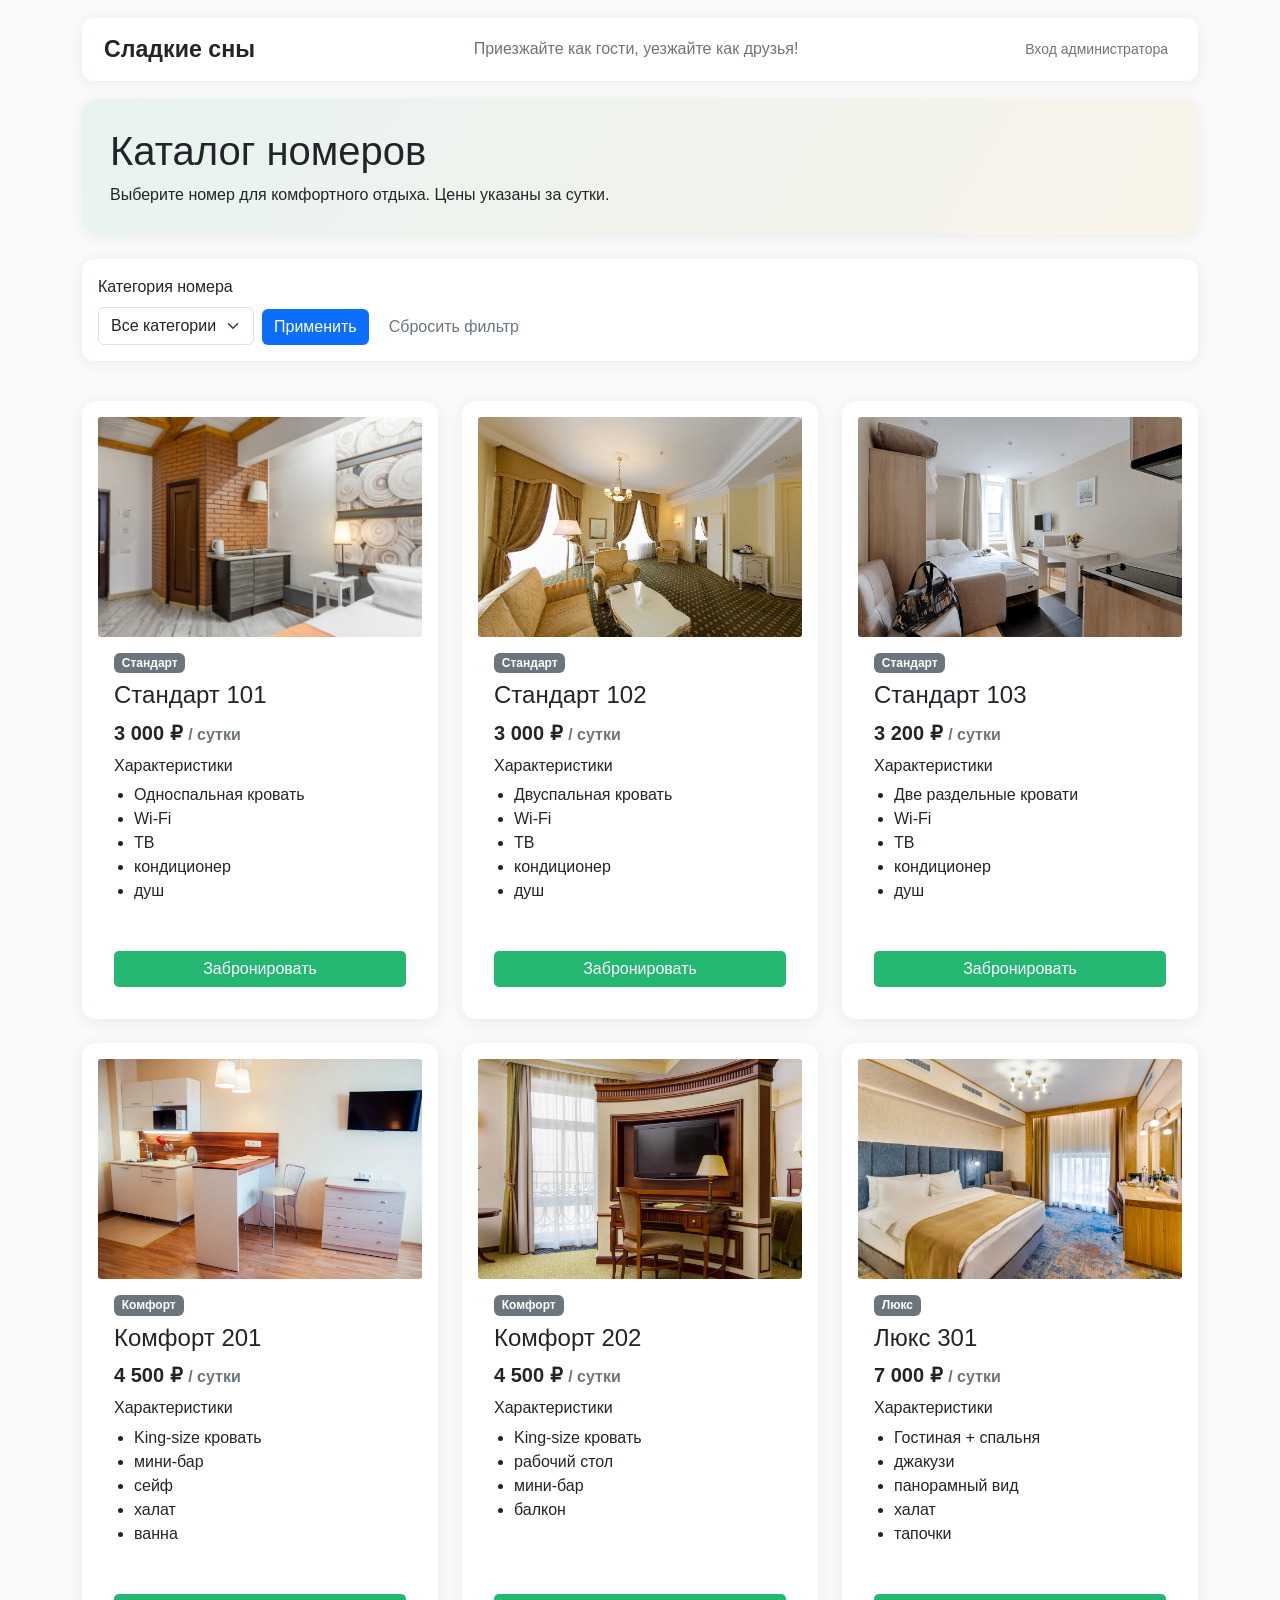
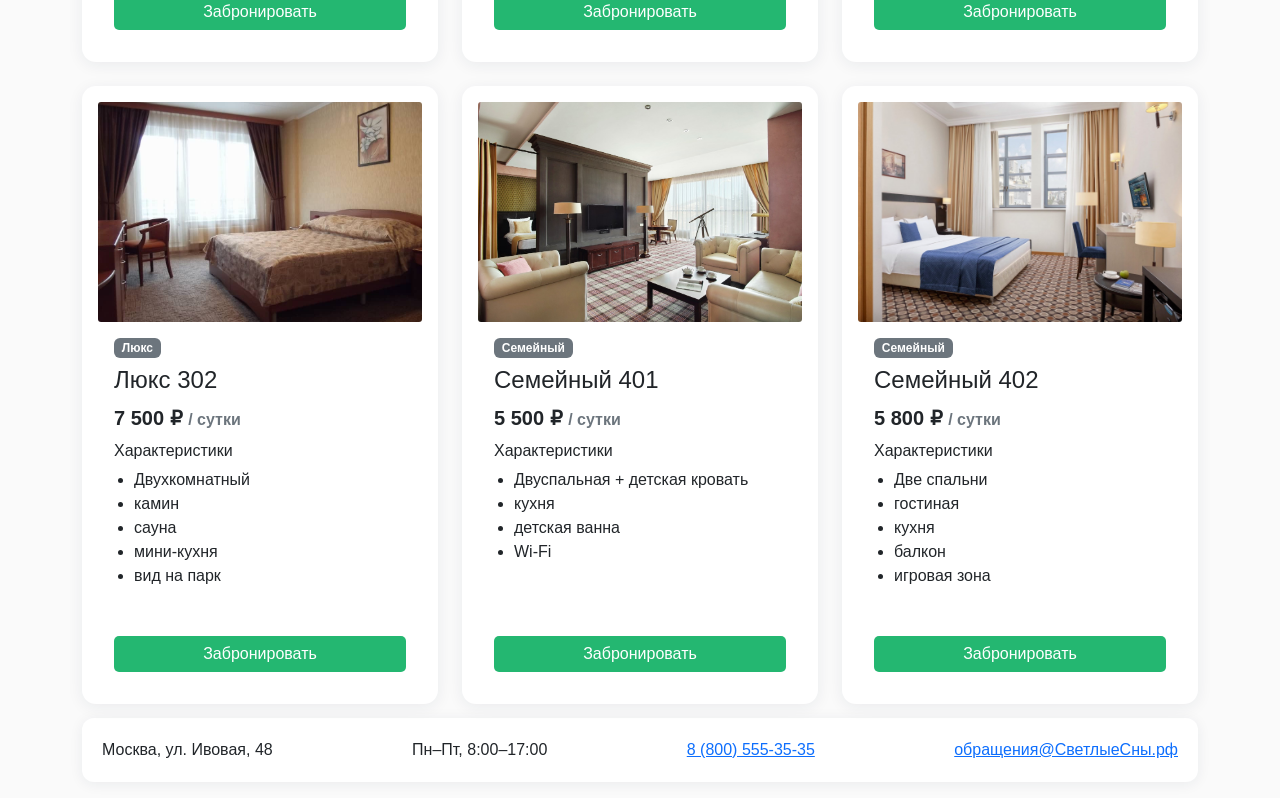
==== commit daa2f32e: "Update index.html" ====
--- a/index.html
+++ b/index.html
@@ -61,35 +61,16 @@
 </footer>
 
 <script>
-// Пути к картинкам — файлы лежат в корне репозитория
 const ROOMS = [
-  {id:1,name:"Стандарт 101",category:"Стандарт",categoryId:1,price:3000,
-   image:"standart.jpg",
-   desc:"Односпальная кровать; Wi-Fi; ТВ; кондиционер; душ"},
-  {id:2,name:"Стандарт 102",category:"Стандарт",categoryId:1,price:3000,
-   image:"Станд_Кинг_1-1620x1080.jpg",
-   desc:"Двуспальная кровать; Wi-Fi; ТВ; кондиционер; душ"},
-  {id:3,name:"Стандарт 103",category:"Стандарт",categoryId:1,price:3200,
-   image:"10.jpg",
-   desc:"Две раздельные кровати; Wi-Fi; ТВ; кондиционер; душ"},
-  {id:4,name:"Комфорт 201",category:"Комфорт",categoryId:2,price:4500,
-   image:"ren_037_ren03663_hd.jpg",
-   desc:"King-size кровать; мини-бар; сейф; халат; ванна"},
-  {id:5,name:"Комфорт 202",category:"Комфорт",categoryId:2,price:4500,
-   image:"Vert-16.jpg",
-   desc:"King-size кровать; рабочий стол; мини-бар; балкон"},
-  {id:6,name:"Люкс 301",category:"Люкс",categoryId:3,price:7000,
-   image:"Люкс 1.jpg",
-   desc:"Гостиная + спальня; джакузи; панорамный вид; халат; тапочки"},
-  {id:7,name:"Люкс 302",category:"Люкс",categoryId:3,price:7500,
-   image:"garden-ring-hotel-moscow-suit-room-01.jpg",
-   desc:"Двухкомнатный; камин; сауна; мини-кухня; вид на парк"},
-  {id:8,name:"Семейный 401",category:"Семейный",categoryId:4,price:5500,
-   image:"487d7588b2bc7b4066334ea328e7a7bb.jpg",
-   desc:"Двуспальная + детская кровать; кухня; детская ванна; Wi-Fi"},
-  {id:9,name:"Семейный 402",category:"Семейный",categoryId:4,price:5800,
-   image:"ee3d8d71bcbd5f9531616f975035f0e9.jpg",
-   desc:"Две спальни; гостиная; кухня; балкон; игровая зона"}
+  {id:1,name:"Стандарт 101",category:"Стандарт",categoryId:1,price:3000,image:"img/room1.jpg",desc:"Односпальная кровать; Wi-Fi; ТВ; кондиционер; душ"},
+  {id:2,name:"Стандарт 102",category:"Стандарт",categoryId:1,price:3000,image:"img/room2.jpg",desc:"Двуспальная кровать; Wi-Fi; ТВ; кондиционер; душ"},
+  {id:3,name:"Стандарт 103",category:"Стандарт",categoryId:1,price:3200,image:"img/room3.jpg",desc:"Две раздельные кровати; Wi-Fi; ТВ; кондиционер; душ"},
+  {id:4,name:"Комфорт 201",category:"Комфорт",categoryId:2,price:4500,image:"img/room4.jpg",desc:"King-size кровать; мини-бар; сейф; халат; ванна"},
+  {id:5,name:"Комфорт 202",category:"Комфорт",categoryId:2,price:4500,image:"img/room5.jpg",desc:"King-size кровать; рабочий стол; мини-бар; балкон"},
+  {id:6,name:"Люкс 301",category:"Люкс",categoryId:3,price:7000,image:"img/room6.jpg",desc:"Гостиная + спальня; джакузи; панорамный вид; халат; тапочки"},
+  {id:7,name:"Люкс 302",category:"Люкс",categoryId:3,price:7500,image:"img/room7.jpg",desc:"Двухкомнатный; камин; сауна; мини-кухня; вид на парк"},
+  {id:8,name:"Семейный 401",category:"Семейный",categoryId:4,price:5500,image:"img/room8.jpg",desc:"Двуспальная + детская кровать; кухня; детская ванна; Wi-Fi"},
+  {id:9,name:"Семейный 402",category:"Семейный",categoryId:4,price:5800,image:"img/room9.jpg",desc:"Две спальни; гостиная; кухня; балкон; игровая зона"}
 ];
 
 function fmt(n){return n.toLocaleString('ru-RU')+' ₽';}
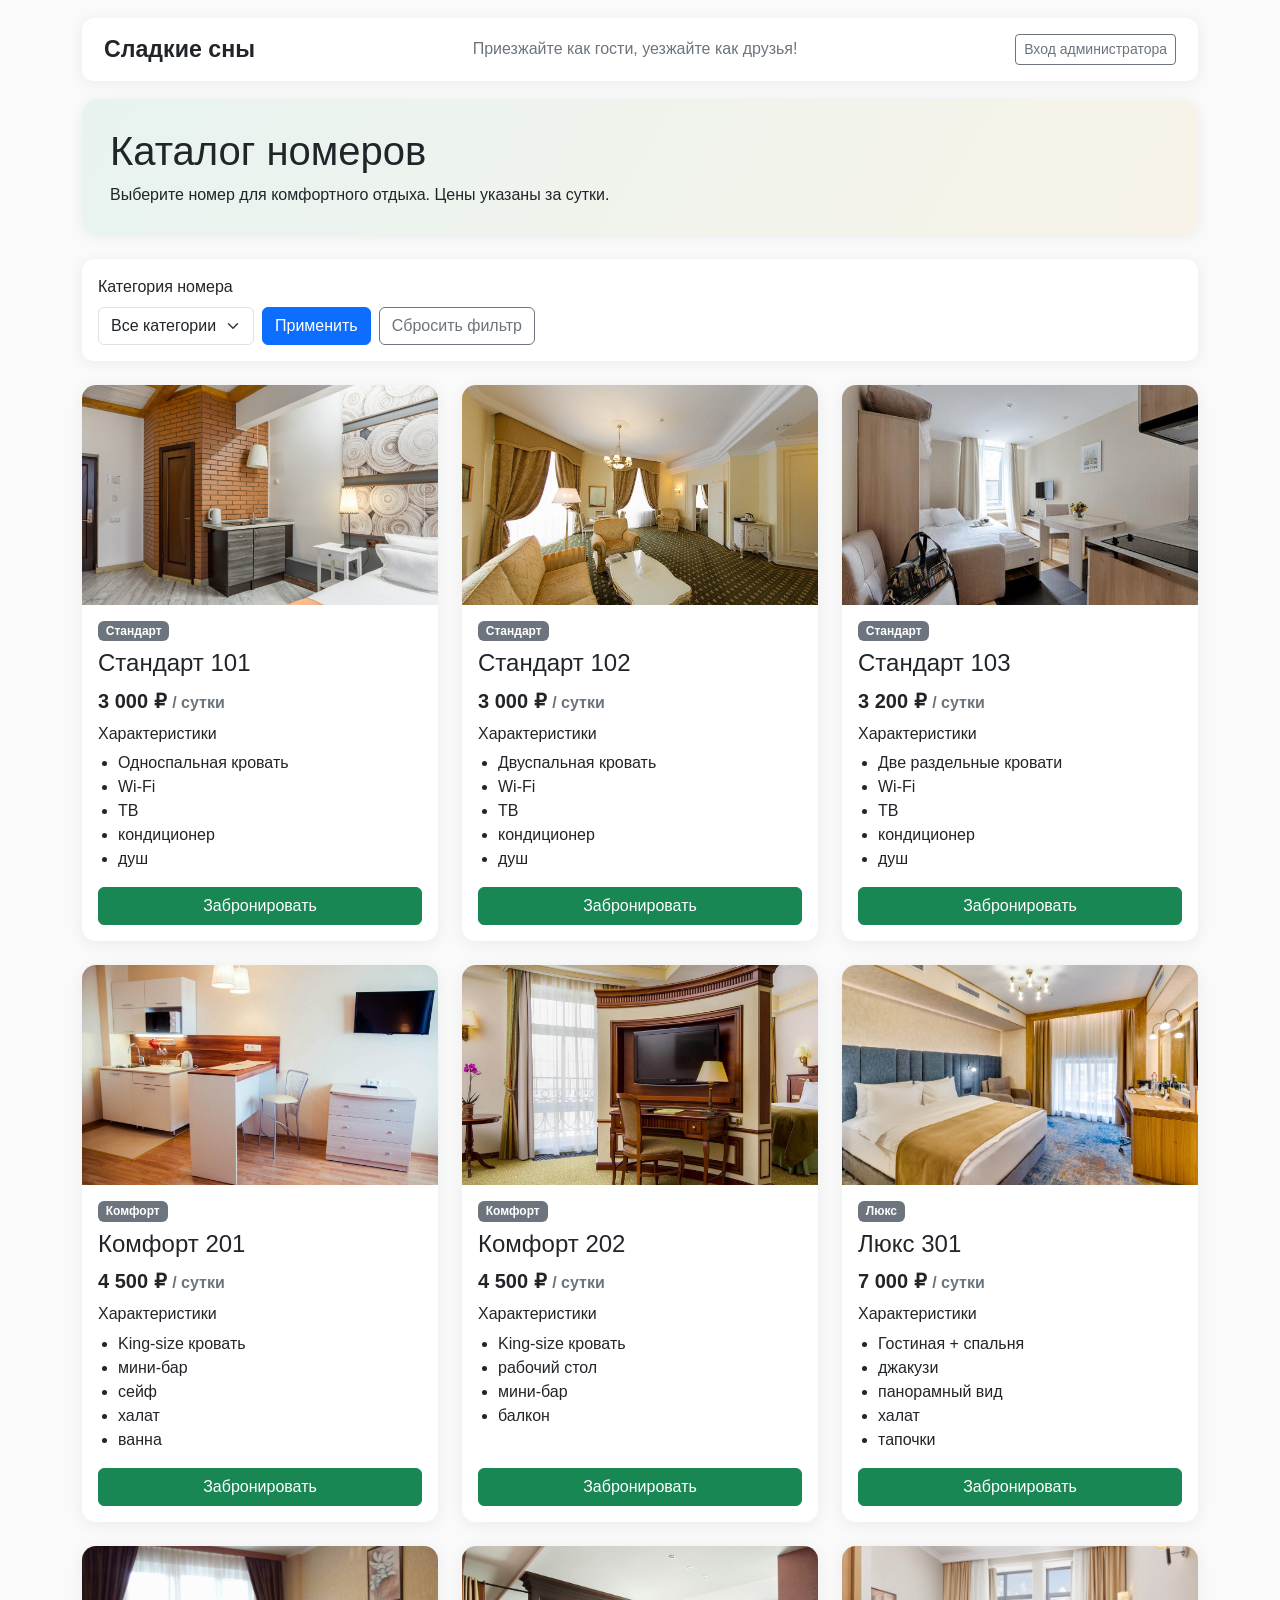
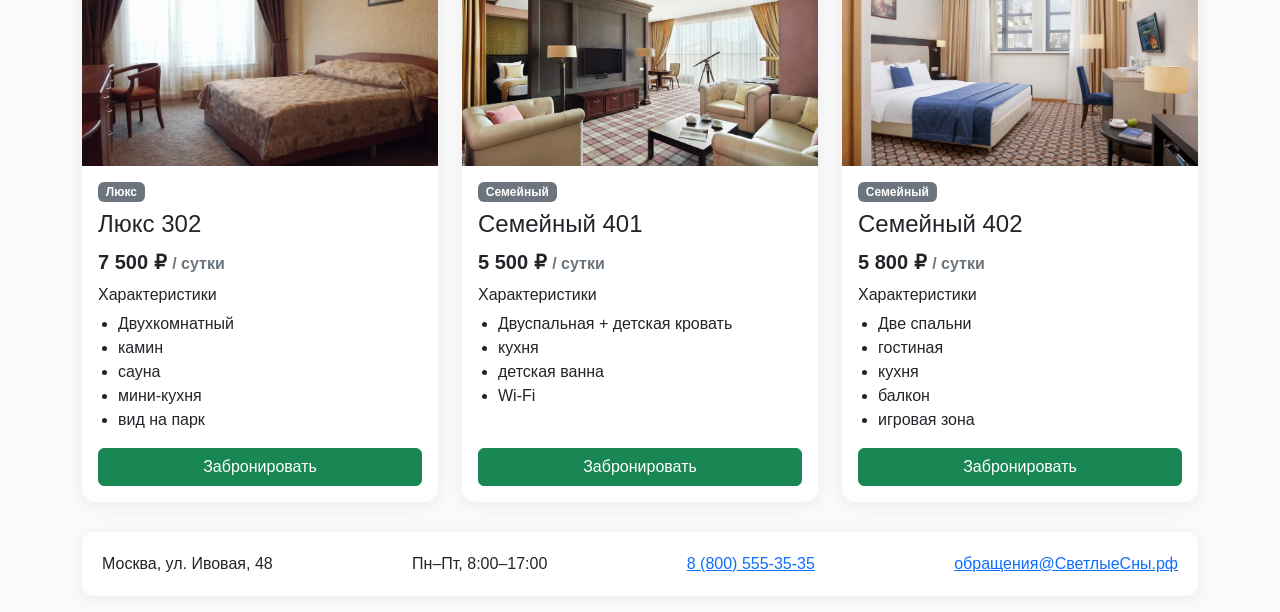
==== commit 286e8b67: "Update index.html" ====
--- a/index.html
+++ b/index.html
@@ -6,10 +6,9 @@
 <title>Сладкие сны — каталог номеров</title>
 <link rel="stylesheet" href="https://cdn.jsdelivr.net/npm/bootstrap@5.3.2/dist/css/bootstrap.min.css">
 <link rel="stylesheet" href="css/site.css">
-<link rel="stylesheet" href="css/index.css">
 <style>
 body{background:#fafafa;font-family:Arial,sans-serif}
-.site-header,footer,.panel,.hero,.form-panel{background:#fff;border-radius:12px;box-shadow:0 2px 14px rgba(23,43,77,.07)}
+.site-header,footer,.panel,.hero{background:#fff;border-radius:12px;box-shadow:0 2px 14px rgba(23,43,77,.07)}
 .site-header{margin:18px 0;padding:14px 22px}
 .brand{font-size:1.45rem;font-weight:700;color:#212529;text-decoration:none}
 .hero{background:linear-gradient(120deg,#e8f3f0,#f8f3e9);border-radius:16px;padding:28px;margin-bottom:24px}
@@ -83,8 +82,7 @@
   grid.innerHTML=list.map(r=>{
     const feats=r.desc.split(';').map(f=>`<li>${esc(f.trim())}</li>`).join('');
     return `<div class="col-md-6 col-lg-4"><article class="card room-card">
-      <img src="${esc(r.image)}" class="card-img-top" alt="${esc(r.name)}"
-           onerror="this.style.background='#ccc';this.alt='Фото не загружено'">
+      <img src="${esc(r.image)}" class="card-img-top" alt="${esc(r.name)}" onerror="this.style.background='#ccc';this.alt='Фото не загружено'">
       <div class="card-body">
         <span class="badge text-bg-secondary align-self-start">${esc(r.category)}</span>
         <h2 class="h4 mt-2">${esc(r.name)}</h2>
